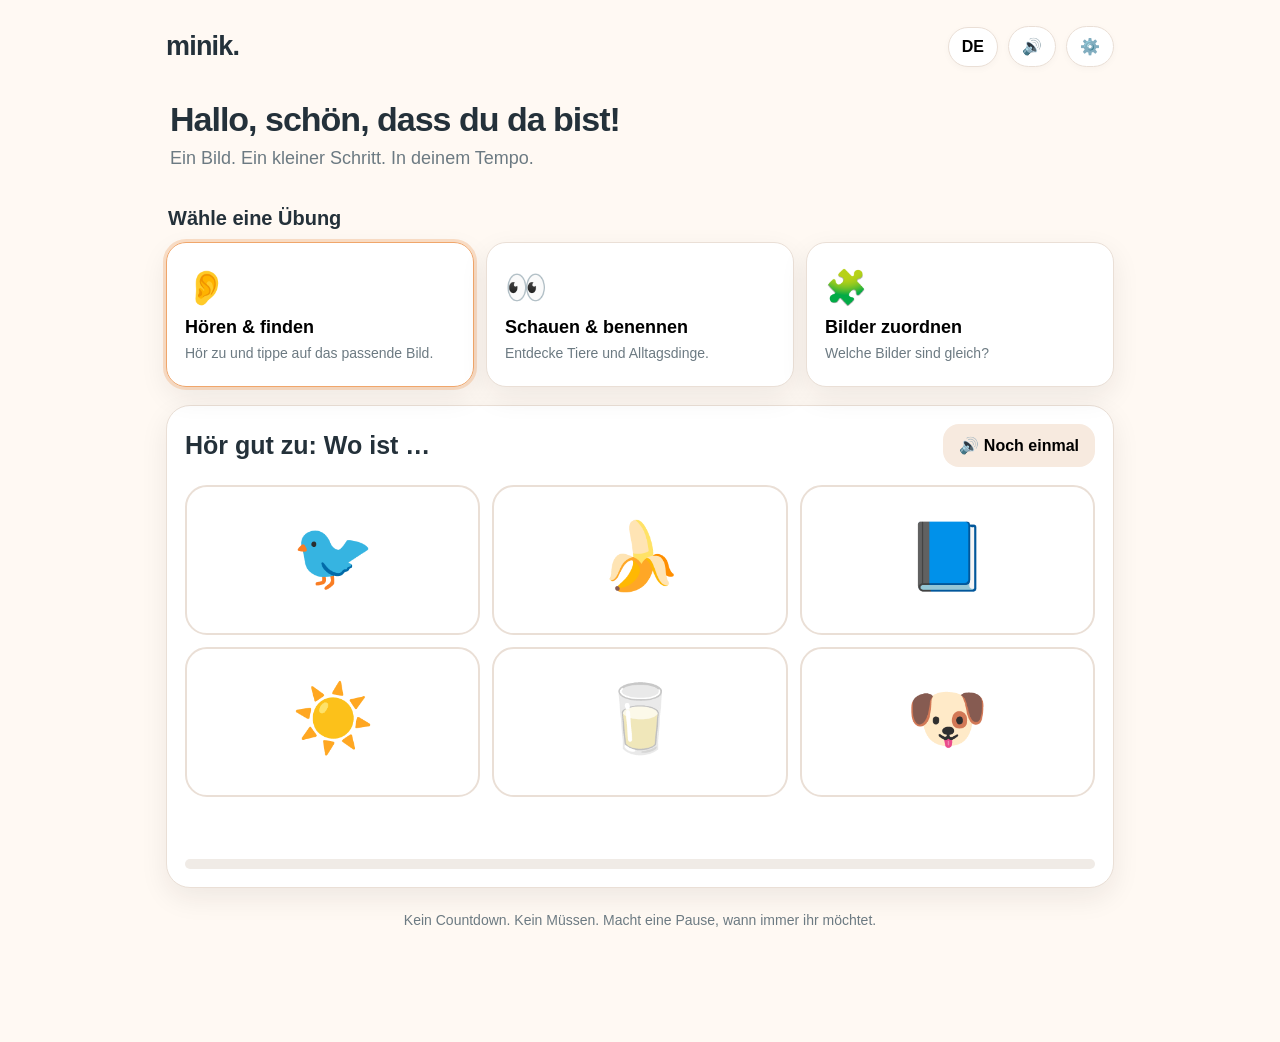
==== index.html @ a4c62ca6 "Add files via upload" ====
<!doctype html>
<html lang="de">
<head>
<meta charset="utf-8">
<meta name="viewport" content="width=device-width,initial-scale=1,viewport-fit=cover">
<meta name="theme-color" content="#fff9f3">
<title>MINIK · Gemeinsam lernen</title>
<style>
:root{
  --bg:#fff9f3;
  --card:#ffffff;
  --ink:#24313a;
  --muted:#6c7a82;
  --accent:#f0a66b;
  --accent2:#88b7a8;
  --soft:#f7eadf;
  --ok:#5fa47b;
  --line:#eadfd6;
  --shadow:0 10px 28px rgba(41,31,24,.08);
}
*{box-sizing:border-box}
html,body{margin:0;min-height:100%;background:var(--bg);color:var(--ink);font-family:-apple-system,BlinkMacSystemFont,"Segoe UI",Roboto,Arial,sans-serif}
button,input,select{font:inherit}
button{cursor:pointer}
.app{max-width:980px;margin:auto;padding:16px 16px 90px}
.topbar{display:flex;align-items:center;gap:10px;position:sticky;top:0;background:rgba(255,249,243,.94);backdrop-filter:blur(12px);z-index:5;padding:10px 0}
.brand{font-size:27px;font-weight:900;letter-spacing:-.8px;margin-right:auto}
.pill{border:1px solid var(--line);background:#fff;border-radius:999px;padding:10px 13px;font-weight:800;box-shadow:0 2px 7px #00000008}
.hero{padding:24px 4px 12px}
.hero h1{font-size:34px;line-height:1.08;margin:0 0 10px;letter-spacing:-1px}
.hero p{color:var(--muted);font-size:18px;margin:0}
.section-title{font-size:20px;font-weight:900;margin:26px 2px 12px}
.mode-grid{display:grid;grid-template-columns:repeat(3,1fr);gap:12px}
.mode{border:1px solid var(--line);background:var(--card);border-radius:20px;padding:18px;text-align:left;min-height:145px;box-shadow:var(--shadow)}
.mode.active{outline:3px solid #f0a66b55;border-color:var(--accent)}
.mode .icon{font-size:34px}
.mode strong{display:block;font-size:18px;margin:10px 0 6px}
.mode span{color:var(--muted);font-size:14px}
.panel{margin-top:18px;background:var(--card);border:1px solid var(--line);border-radius:24px;padding:18px;box-shadow:var(--shadow)}
.taskbar{display:flex;gap:12px;align-items:center;flex-wrap:wrap}
.prompt{font-size:25px;font-weight:900;flex:1;min-width:220px}
.speak{border:0;background:var(--soft);border-radius:16px;padding:12px 16px;font-weight:900}
.cards{display:grid;grid-template-columns:repeat(3,1fr);gap:12px;margin-top:18px}
.card{min-height:150px;border:2px solid var(--line);border-radius:22px;background:#fff;display:flex;flex-direction:column;align-items:center;justify-content:center;gap:8px;transition:.12s transform,.12s border-color,.12s background}
.card:active{transform:scale(.97)}
.card.good{border-color:var(--ok);background:#eef9f2}
.card.bad{border-color:#e9c4bd;background:#fff6f4}
.emoji{font-size:66px;line-height:1}
.label{font-size:18px;font-weight:900;text-align:center}
.status{min-height:34px;margin-top:14px;font-size:18px;font-weight:900;text-align:center}
.progress-wrap{margin-top:14px;height:10px;background:#f0ebe6;border-radius:99px;overflow:hidden}
.progress{height:100%;width:0;background:var(--accent2);transition:.2s width}
.footer-note{color:var(--muted);text-align:center;margin:24px 10px;font-size:14px}
.modal{display:none;position:fixed;inset:0;background:#0005;z-index:20;align-items:flex-end;justify-content:center}
.modal.show{display:flex}
.sheet{background:#fff;width:min(720px,100%);border-radius:26px 26px 0 0;padding:20px;max-height:85vh;overflow:auto}
.sheet h2{margin:0 0 16px}
.row{display:flex;justify-content:space-between;gap:16px;align-items:center;padding:14px 0;border-bottom:1px solid var(--line)}
.row label{font-weight:850}
.row small{display:block;color:var(--muted);font-weight:500;margin-top:3px}
select,.toggleBtn{border:1px solid var(--line);border-radius:14px;padding:10px;background:#fff;font-weight:800}
.primary{width:100%;margin-top:18px;border:0;background:var(--accent);color:#3c2b20;border-radius:16px;padding:14px;font-weight:900}
.hidden{display:none!important}
@media(max-width:700px){
  .mode-grid{grid-template-columns:1fr}
  .mode{min-height:auto}
  .cards{grid-template-columns:repeat(2,1fr)}
  .card{min-height:140px}
  .hero h1{font-size:30px}
}
</style>
</head>
<body>
<div class="app">
  <div class="topbar">
    <div class="brand">minik.</div>
    <button class="pill" id="langBtn">DE</button>
    <button class="pill" id="soundBtn">🔊</button>
    <button class="pill" id="parentBtn">⚙️</button>
  </div>

  <section class="hero">
    <h1 id="hello"></h1>
    <p id="subtitle"></p>
  </section>

  <div class="section-title" id="chooseTitle"></div>
  <div class="mode-grid">
    <button class="mode active" data-mode="listen">
      <div class="icon">👂</div><strong data-i18n="listenTitle"></strong><span data-i18n="listenDesc"></span>
    </button>
    <button class="mode" data-mode="name">
      <div class="icon">👀</div><strong data-i18n="nameTitle"></strong><span data-i18n="nameDesc"></span>
    </button>
    <button class="mode" data-mode="match">
      <div class="icon">🧩</div><strong data-i18n="matchTitle"></strong><span data-i18n="matchDesc"></span>
    </button>
  </div>

  <section class="panel">
    <div class="taskbar">
      <div class="prompt" id="prompt"></div>
      <button class="speak" id="speakBtn">🔊 <span id="againText"></span></button>
    </div>
    <div class="cards" id="cards"></div>
    <div class="status" id="status"></div>
    <div class="progress-wrap"><div class="progress" id="progress"></div></div>
  </section>

  <div class="footer-note" id="footerNote"></div>
</div>

<div class="modal" id="parentModal">
  <div class="sheet">
    <h2 id="parentTitle"></h2>
    <div class="row">
      <div><label id="langLabel"></label><small id="langHelp"></small></div>
      <select id="langSelect"><option value="de">Deutsch</option><option value="tr">Türkçe</option></select>
    </div>
    <div class="row">
      <div><label id="soundLabel"></label><small id="soundHelp"></small></div>
      <button class="toggleBtn" id="soundToggle"></button>
    </div>
    <div class="row">
      <div><label id="countLabel"></label><small id="countHelp"></small></div>
      <select id="countSelect"><option value="4">4</option><option value="6">6</option></select>
    </div>
    <div class="row">
      <div><label id="resetLabel"></label><small id="resetHelp"></small></div>
      <button class="toggleBtn" id="resetBtn">↻</button>
    </div>
    <button class="primary" id="closeParent"></button>
  </div>
</div>

<script>
const T = {
  de:{
    hello:"Hallo, schön, dass du da bist!",
    subtitle:"Ein Bild. Ein kleiner Schritt. In deinem Tempo.",
    chooseTitle:"Wähle eine Übung",
    listenTitle:"Hören & finden", listenDesc:"Hör zu und tippe auf das passende Bild.",
    nameTitle:"Schauen & benennen", nameDesc:"Entdecke Tiere und Alltagsdinge.",
    matchTitle:"Bilder zuordnen", matchDesc:"Welche Bilder sind gleich?",
    listenPrompt:"Hör gut zu: Wo ist",
    namePrompt:"Tippe auf",
    matchPrompt:"Finde das gleiche Bild:",
    again:"Noch einmal",
    yes:"Ja!", no:"Nein",
    round:"Runde", footer:"Kein Countdown. Kein Müssen. Macht eine Pause, wann immer ihr möchtet.",
    parent:"Für Eltern", language:"Sprache", languageHelp:"Sprache der App und der Stimme.",
    sound:"Ton", soundHelp:"Sprachausgabe an- oder ausschalten.",
    count:"Bilder pro Runde", countHelp:"Weniger Bilder können den Einstieg erleichtern.",
    reset:"Fortschritt zurücksetzen", resetHelp:"Setzt die gespeicherten Übungsrunden auf null.",
    close:"Fertig", on:"An", off:"Aus", resetDone:"Fortschritt zurückgesetzt."
  },
  tr:{
    hello:"Merhaba, burada olman çok güzel!",
    subtitle:"Bir resim. Küçük bir adım. Kendi hızında.",
    chooseTitle:"Bir etkinlik seç",
    listenTitle:"Dinle ve bul", listenDesc:"Dinle ve doğru resme dokun.",
    nameTitle:"Bak ve tanı", nameDesc:"Hayvanları ve günlük nesneleri keşfet.",
    matchTitle:"Eşleştir", matchDesc:"Hangi resimler aynı?",
    listenPrompt:"İyi dinle: Hangisi",
    namePrompt:"Dokun:",
    matchPrompt:"Aynı resmi bul:",
    again:"Tekrar dinle",
    yes:"Evet!", no:"Hayır",
    round:"Tur", footer:"Geri sayım yok. Zorlama yok. İstediğiniz zaman mola verebilirsiniz.",
    parent:"Ebeveynler için", language:"Dil", languageHelp:"Uygulama ve konuşma dili.",
    sound:"Ses", soundHelp:"Sesli anlatımı aç veya kapat.",
    count:"Tur başına resim", countHelp:"Daha az resim başlangıcı kolaylaştırabilir.",
    reset:"İlerlemeyi sıfırla", resetHelp:"Kaydedilen tur sayısını sıfırlar.",
    close:"Tamam", on:"Açık", off:"Kapalı", resetDone:"İlerleme sıfırlandı."
  }
};

const ITEMS = [
  {id:"cat",cat:"animals",emoji:"🐱",de:"Katze",tr:"Kedi"},
  {id:"dog",cat:"animals",emoji:"🐶",de:"Hund",tr:"Köpek"},
  {id:"bird",cat:"animals",emoji:"🐦",de:"Vogel",tr:"Kuş"},
  {id:"fish",cat:"animals",emoji:"🐟",de:"Fisch",tr:"Balık"},
  {id:"lion",cat:"animals",emoji:"🦁",de:"Löwe",tr:"Aslan"},
  {id:"rabbit",cat:"animals",emoji:"🐰",de:"Hase",tr:"Tavşan"},
  {id:"apple",cat:"food",emoji:"🍎",de:"Apfel",tr:"Elma"},
  {id:"banana",cat:"food",emoji:"🍌",de:"Banane",tr:"Muz"},
  {id:"bread",cat:"food",emoji:"🍞",de:"Brot",tr:"Ekmek"},
  {id:"milk",cat:"food",emoji:"🥛",de:"Milch",tr:"Süt"},
  {id:"car",cat:"vehicles",emoji:"🚗",de:"Auto",tr:"Araba"},
  {id:"bus",cat:"vehicles",emoji:"🚌",de:"Bus",tr:"Otobüs"},
  {id:"train",cat:"vehicles",emoji:"🚆",de:"Zug",tr:"Tren"},
  {id:"ball",cat:"things",emoji:"⚽️",de:"Ball",tr:"Top"},
  {id:"book",cat:"things",emoji:"📘",de:"Buch",tr:"Kitap"},
  {id:"shoe",cat:"things",emoji:"👟",de:"Schuh",tr:"Ayakkabı"},
  {id:"house",cat:"things",emoji:"🏠",de:"Haus",tr:"Ev"},
  {id:"sun",cat:"nature",emoji:"☀️",de:"Sonne",tr:"Güneş"}
];

let state = {
  lang: localStorage.getItem("minik.lang") || "de",
  sound: localStorage.getItem("minik.sound") !== "0",
  count: Number(localStorage.getItem("minik.count") || 6),
  rounds: Number(localStorage.getItem("minik.rounds") || 0),
  mode:"listen",
  target:null,
  choices:[],
  locked:false,
  lastTarget:null
};

function tx(k){ return T[state.lang][k] || k; }
function itemLabel(item){ return item[state.lang]; }
function save(){
  localStorage.setItem("minik.lang",state.lang);
  localStorage.setItem("minik.sound",state.sound ? "1":"0");
  localStorage.setItem("minik.count",String(state.count));
  localStorage.setItem("minik.rounds",String(state.rounds));
}
function shuffle(a){ return [...a].sort(()=>Math.random()-.5); }

function stopSpeech(){
  if("speechSynthesis" in window) window.speechSynthesis.cancel();
}
function bestVoice(lang){
  if(!("speechSynthesis" in window)) return null;
  const locale = lang==="tr" ? "tr-TR":"de-DE";
  const base = lang==="tr" ? "tr":"de";
  const vs = speechSynthesis.getVoices();
  const matches = vs.filter(v => (v.lang||"").toLowerCase().startsWith(base));
  // Prefer Apple/Siri/Premium/Enhanced/Google voices when the platform exposes them.
  const scored = matches.map(v=>{
    const n=(v.name||"").toLowerCase();
    let s=0;
    if((v.lang||"").toLowerCase()===locale.toLowerCase()) s+=10;
    if(/siri|premium|enhanced|natural|google|microsoft/.test(n)) s+=8;
    if(v.localService) s+=2;
    return {v,s};
  }).sort((a,b)=>b.s-a.s);
  return scored[0]?.v || matches[0] || null;
}
function speak(text){
  if(!state.sound || !text || !("speechSynthesis" in window)) return;
  stopSpeech();
  const u = new SpeechSynthesisUtterance(text);
  u.lang = state.lang==="tr" ? "tr-TR":"de-DE";
  const v=bestVoice(state.lang); if(v) u.voice=v;
  u.rate = .88;
  u.pitch = 1.0;
  u.volume = 1.0;
  speechSynthesis.speak(u);
}
speechSynthesis?.addEventListener?.("voiceschanged",()=>{});

function newRound(){
  stopSpeech();
  state.locked=false;
  let pool=ITEMS.filter(x=>x.id!==state.lastTarget);
  const target=shuffle(pool)[0];
  state.target=target; state.lastTarget=target.id;
  const others=shuffle(ITEMS.filter(x=>x.id!==target.id)).slice(0,state.count-1);
  state.choices=shuffle([target,...others]);
  renderTask();
  setTimeout(()=> {
    if(state.mode==="listen") speak(itemLabel(target));
  },180);
}

function renderTask(){
  const target=state.target;
  const prompt=document.getElementById("prompt");
  if(state.mode==="listen") prompt.textContent=tx("listenPrompt")+" …";
  if(state.mode==="name") prompt.textContent=tx("namePrompt")+" "+itemLabel(target);
  if(state.mode==="match") prompt.textContent=tx("matchPrompt")+" "+target.emoji;

  const cards=document.getElementById("cards");
  cards.innerHTML="";
  state.choices.forEach(it=>{
    const b=document.createElement("button");
    b.className="card";
    b.dataset.id=it.id;
    b.innerHTML=`<div class="emoji">${it.emoji}</div><div class="label">${state.mode==="listen" ? "" : itemLabel(it)}</div>`;
    b.onclick=()=>choose(it,b);
    cards.appendChild(b);
  });
  document.getElementById("status").textContent="";
  document.getElementById("progress").style.width=((state.rounds%10)*10)+"%";
}

function choose(it,button){
  if(state.locked) return;
  state.locked=true;
  const ok=it.id===state.target.id;
  const status=document.getElementById("status");
  if(ok){
    button.classList.add("good");
    status.textContent=tx("yes")+" "+itemLabel(state.target);
    speak(tx("yes")+" "+itemLabel(state.target));
    state.rounds++; save();
    document.getElementById("progress").style.width=((state.rounds%10)*10)+"%";
    setTimeout(newRound,1100);
  }else{
    button.classList.add("bad");
    status.textContent=tx("no");
    // IMPORTANT: Turkish wrong-answer feedback is exactly "Hayır".
    speak(tx("no"));
    setTimeout(()=>{
      button.classList.remove("bad");
      state.locked=false;
      status.textContent="";
    },700);
  }
}

function applyText(){
  document.documentElement.lang=state.lang;
  document.getElementById("hello").textContent=tx("hello");
  document.getElementById("subtitle").textContent=tx("subtitle");
  document.getElementById("chooseTitle").textContent=tx("chooseTitle");
  document.getElementById("againText").textContent=tx("again");
  document.getElementById("footerNote").textContent=tx("footer");
  document.getElementById("parentTitle").textContent=tx("parent");
  document.getElementById("langLabel").textContent=tx("language");
  document.getElementById("langHelp").textContent=tx("languageHelp");
  document.getElementById("soundLabel").textContent=tx("sound");
  document.getElementById("soundHelp").textContent=tx("soundHelp");
  document.getElementById("countLabel").textContent=tx("count");
  document.getElementById("countHelp").textContent=tx("countHelp");
  document.getElementById("resetLabel").textContent=tx("reset");
  document.getElementById("resetHelp").textContent=tx("resetHelp");
  document.getElementById("closeParent").textContent=tx("close");
  document.querySelectorAll("[data-i18n]").forEach(el=>el.textContent=tx(el.dataset.i18n));
  document.getElementById("langBtn").textContent=state.lang==="de"?"DE":"TR";
  document.getElementById("soundBtn").textContent=state.sound?"🔊":"🔇";
  document.getElementById("langSelect").value=state.lang;
  document.getElementById("countSelect").value=String(state.count);
  document.getElementById("soundToggle").textContent=state.sound?tx("on"):tx("off");
  if(state.target) renderTask();
}

document.querySelectorAll(".mode").forEach(b=>b.onclick=()=>{
  document.querySelectorAll(".mode").forEach(x=>x.classList.remove("active"));
  b.classList.add("active"); state.mode=b.dataset.mode; newRound();
});
document.getElementById("langBtn").onclick=()=>{
  state.lang=state.lang==="de"?"tr":"de"; save(); stopSpeech(); applyText(); newRound();
};
document.getElementById("soundBtn").onclick=()=>{
  state.sound=!state.sound; if(!state.sound) stopSpeech(); save(); applyText();
};
document.getElementById("speakBtn").onclick=()=>{
  if(!state.target) return;
  if(state.mode==="listen") speak(itemLabel(state.target));
  else speak(itemLabel(state.target));
};
const modal=document.getElementById("parentModal");
document.getElementById("parentBtn").onclick=()=>modal.classList.add("show");
document.getElementById("closeParent").onclick=()=>modal.classList.remove("show");
modal.onclick=e=>{ if(e.target===modal) modal.classList.remove("show"); };
document.getElementById("langSelect").onchange=e=>{
  state.lang=e.target.value; save(); stopSpeech(); applyText(); newRound();
};
document.getElementById("soundToggle").onclick=()=>{
  state.sound=!state.sound; if(!state.sound) stopSpeech(); save(); applyText();
};
document.getElementById("countSelect").onchange=e=>{
  state.count=Number(e.target.value); save(); newRound();
};
document.getElementById("resetBtn").onclick=()=>{
  state.rounds=0; save(); document.getElementById("status").textContent=tx("resetDone");
  document.getElementById("progress").style.width="0";
};

applyText();
newRound();
</script>
</body>
</html>
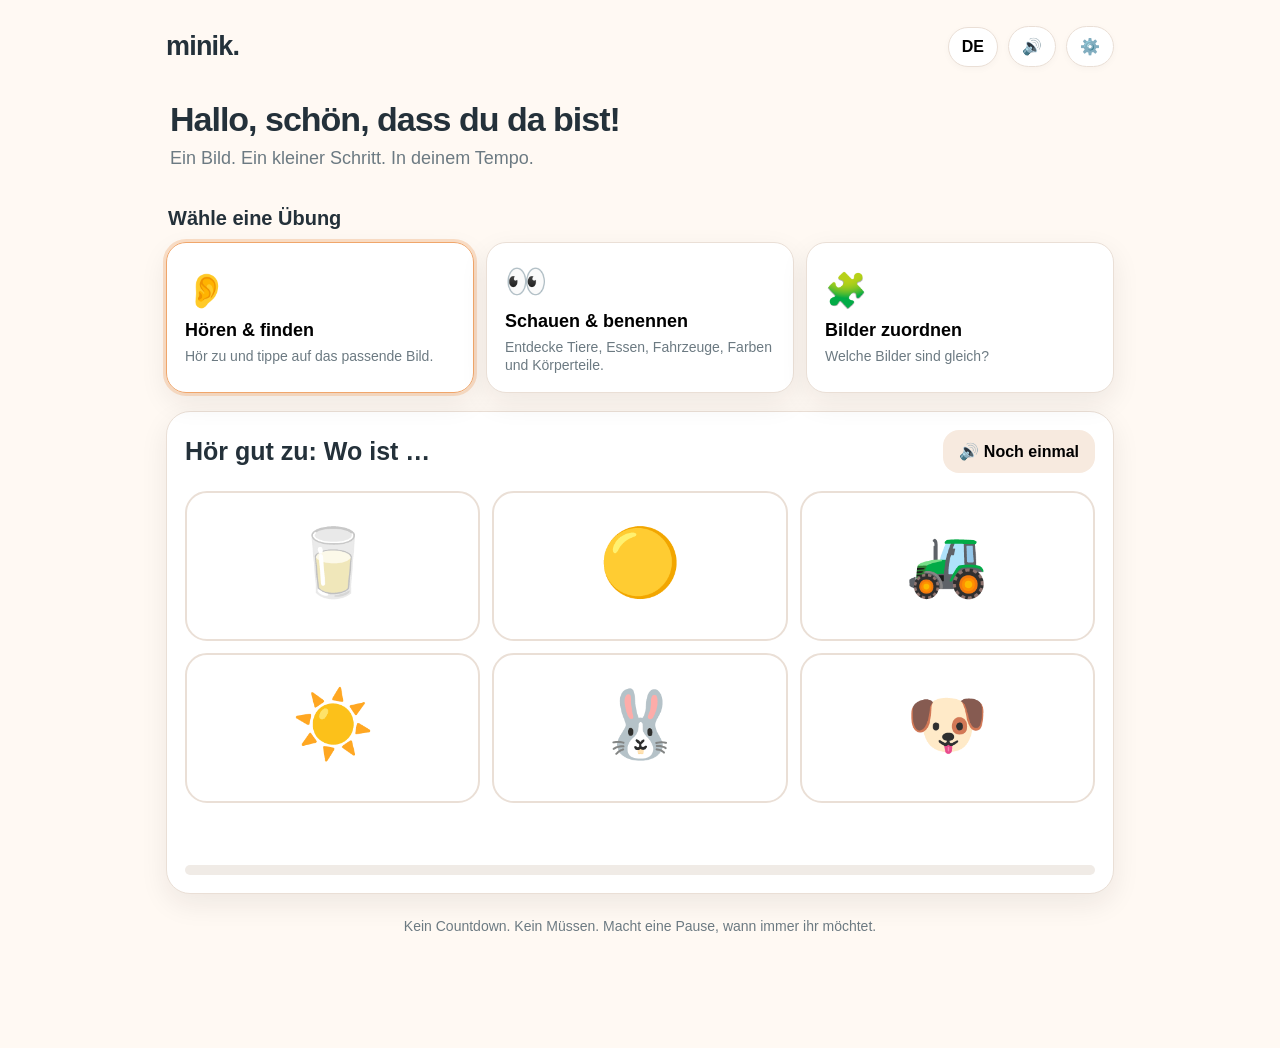
==== commit 7c444c84: "Improve speech and expand learning items Co-authored-by: ahmetgdc-glitch <326961346+ahmetgdc-glitch@" ====
--- a/index.html
+++ b/index.html
@@ -140,7 +140,7 @@
     subtitle:"Ein Bild. Ein kleiner Schritt. In deinem Tempo.",
     chooseTitle:"Wähle eine Übung",
     listenTitle:"Hören & finden", listenDesc:"Hör zu und tippe auf das passende Bild.",
-    nameTitle:"Schauen & benennen", nameDesc:"Entdecke Tiere und Alltagsdinge.",
+    nameTitle:"Schauen & benennen", nameDesc:"Entdecke Tiere, Essen, Fahrzeuge, Farben und Körperteile.",
     matchTitle:"Bilder zuordnen", matchDesc:"Welche Bilder sind gleich?",
     listenPrompt:"Hör gut zu: Wo ist",
     namePrompt:"Tippe auf",
@@ -159,7 +159,7 @@
     subtitle:"Bir resim. Küçük bir adım. Kendi hızında.",
     chooseTitle:"Bir etkinlik seç",
     listenTitle:"Dinle ve bul", listenDesc:"Dinle ve doğru resme dokun.",
-    nameTitle:"Bak ve tanı", nameDesc:"Hayvanları ve günlük nesneleri keşfet.",
+    nameTitle:"Bak ve tanı", nameDesc:"Hayvanları, yiyecekleri, araçları, renkleri ve vücut bölümlerini keşfet.",
     matchTitle:"Eşleştir", matchDesc:"Hangi resimler aynı?",
     listenPrompt:"İyi dinle: Hangisi",
     namePrompt:"Dokun:",
@@ -182,19 +182,50 @@
   {id:"fish",cat:"animals",emoji:"🐟",de:"Fisch",tr:"Balık"},
   {id:"lion",cat:"animals",emoji:"🦁",de:"Löwe",tr:"Aslan"},
   {id:"rabbit",cat:"animals",emoji:"🐰",de:"Hase",tr:"Tavşan"},
+  {id:"cow",cat:"animals",emoji:"🐮",de:"Kuh",tr:"İnek"},
+  {id:"horse",cat:"animals",emoji:"🐴",de:"Pferd",tr:"At"},
+  {id:"frog",cat:"animals",emoji:"🐸",de:"Frosch",tr:"Kurbağa"},
+  {id:"bear",cat:"animals",emoji:"🐻",de:"Bär",tr:"Ayı"},
   {id:"apple",cat:"food",emoji:"🍎",de:"Apfel",tr:"Elma"},
   {id:"banana",cat:"food",emoji:"🍌",de:"Banane",tr:"Muz"},
   {id:"bread",cat:"food",emoji:"🍞",de:"Brot",tr:"Ekmek"},
   {id:"milk",cat:"food",emoji:"🥛",de:"Milch",tr:"Süt"},
+  {id:"pear",cat:"food",emoji:"🍐",de:"Birne",tr:"Armut"},
+  {id:"strawberry",cat:"food",emoji:"🍓",de:"Erdbeere",tr:"Çilek"},
+  {id:"carrot",cat:"food",emoji:"🥕",de:"Karotte",tr:"Havuç"},
+  {id:"cheese",cat:"food",emoji:"🧀",de:"Käse",tr:"Peynir"},
+  {id:"egg",cat:"food",emoji:"🥚",de:"Ei",tr:"Yumurta"},
   {id:"car",cat:"vehicles",emoji:"🚗",de:"Auto",tr:"Araba"},
   {id:"bus",cat:"vehicles",emoji:"🚌",de:"Bus",tr:"Otobüs"},
   {id:"train",cat:"vehicles",emoji:"🚆",de:"Zug",tr:"Tren"},
+  {id:"bike",cat:"vehicles",emoji:"🚲",de:"Fahrrad",tr:"Bisiklet"},
+  {id:"plane",cat:"vehicles",emoji:"✈️",de:"Flugzeug",tr:"Uçak"},
+  {id:"ship",cat:"vehicles",emoji:"🚢",de:"Schiff",tr:"Gemi"},
+  {id:"tractor",cat:"vehicles",emoji:"🚜",de:"Traktor",tr:"Traktör"},
   {id:"ball",cat:"things",emoji:"⚽️",de:"Ball",tr:"Top"},
   {id:"book",cat:"things",emoji:"📘",de:"Buch",tr:"Kitap"},
   {id:"shoe",cat:"things",emoji:"👟",de:"Schuh",tr:"Ayakkabı"},
   {id:"house",cat:"things",emoji:"🏠",de:"Haus",tr:"Ev"},
-  {id:"sun",cat:"nature",emoji:"☀️",de:"Sonne",tr:"Güneş"}
+  {id:"sun",cat:"nature",emoji:"☀️",de:"Sonne",tr:"Güneş"},
+  {id:"red",cat:"colors",emoji:"🔴",de:"Rot",tr:"Kırmızı"},
+  {id:"blue",cat:"colors",emoji:"🔵",de:"Blau",tr:"Mavi"},
+  {id:"green",cat:"colors",emoji:"🟢",de:"Grün",tr:"Yeşil"},
+  {id:"yellow",cat:"colors",emoji:"🟡",de:"Gelb",tr:"Sarı"},
+  {id:"orange",cat:"colors",emoji:"🟠",de:"Orange",tr:"Turuncu"},
+  {id:"purple",cat:"colors",emoji:"🟣",de:"Lila",tr:"Mor"},
+  {id:"eyes",cat:"body",emoji:"👀",de:"Augen",tr:"Gözler"},
+  {id:"nose",cat:"body",emoji:"👃",de:"Nase",tr:"Burun"},
+  {id:"mouth",cat:"body",emoji:"👄",de:"Mund",tr:"Ağız"},
+  {id:"ear",cat:"body",emoji:"👂",de:"Ohr",tr:"Kulak"},
+  {id:"hand",cat:"body",emoji:"✋",de:"Hand",tr:"El"},
+  {id:"foot",cat:"body",emoji:"🦶",de:"Fuß",tr:"Ayak"}
 ];
+
+const SPEAK_COOLDOWN_MS = 450;
+const TAP_COOLDOWN_MS = 250;
+const NEXT_ROUND_DELAY_MS = 1100;
+const RETRY_UNLOCK_DELAY_MS = 700;
+const AUTO_SPEAK_DELAY_MS = 180;
 
 let state = {
   lang: localStorage.getItem("minik.lang") || "de",
@@ -205,7 +236,8 @@
   target:null,
   choices:[],
   locked:false,
-  lastTarget:null
+  lastTarget:null,
+  taps:{}
 };
 
 function tx(k){ return T[state.lang][k] || k; }
@@ -218,8 +250,25 @@
 }
 function shuffle(a){ return [...a].sort(()=>Math.random()-.5); }
 
+const speechState = { token:0, lastAt:0, fallbackTimer:null };
+
+function clearSpeechFallback(){
+  if(speechState.fallbackTimer){
+    clearTimeout(speechState.fallbackTimer);
+    speechState.fallbackTimer=null;
+  }
+}
 function stopSpeech(){
+  clearSpeechFallback();
+  speechState.token+=1;
   if("speechSynthesis" in window) window.speechSynthesis.cancel();
+}
+function tapLocked(key,delay){
+  const now=Date.now();
+  const last=state.taps[key]||0;
+  if(now-last<delay) return true;
+  state.taps[key]=now;
+  return false;
 }
 function bestVoice(lang){
   if(!("speechSynthesis" in window)) return null;
@@ -238,18 +287,35 @@
   }).sort((a,b)=>b.s-a.s);
   return scored[0]?.v || matches[0] || null;
 }
-function speak(text){
+function speak(text,options={}){
   if(!state.sound || !text || !("speechSynthesis" in window)) return;
+  const {force=false}=options;
+  const now=Date.now();
+  if(!force && now-speechState.lastAt<SPEAK_COOLDOWN_MS) return;
   stopSpeech();
+  speechState.lastAt=now;
+  const token=speechState.token;
   const u = new SpeechSynthesisUtterance(text);
   u.lang = state.lang==="tr" ? "tr-TR":"de-DE";
   const v=bestVoice(state.lang); if(v) u.voice=v;
   u.rate = .88;
   u.pitch = 1.0;
   u.volume = 1.0;
+  u.onend=()=>{ if(token===speechState.token) clearSpeechFallback(); };
+  u.onerror=()=>{ if(token===speechState.token) clearSpeechFallback(); };
+  speechState.fallbackTimer=setTimeout(()=>{
+    if(token===speechState.token) clearSpeechFallback();
+  },Math.max(900,text.length*140));
   speechSynthesis.speak(u);
 }
 speechSynthesis?.addEventListener?.("voiceschanged",()=>{});
+
+function successSpeech(item){
+  return `${tx("yes")} ${itemLabel(item)}`;
+}
+function failureSpeech(){
+  return tx("no");
+}
 
 function newRound(){
   stopSpeech();
@@ -261,8 +327,8 @@
   state.choices=shuffle([target,...others]);
   renderTask();
   setTimeout(()=> {
-    if(state.mode==="listen") speak(itemLabel(target));
-  },180);
+    if(state.mode==="listen") speak(itemLabel(target),{force:true});
+  },AUTO_SPEAK_DELAY_MS);
 }
 
 function renderTask(){
@@ -287,27 +353,26 @@
 }
 
 function choose(it,button){
-  if(state.locked) return;
+  if(state.locked || tapLocked("choice",TAP_COOLDOWN_MS)) return;
   state.locked=true;
   const ok=it.id===state.target.id;
   const status=document.getElementById("status");
   if(ok){
     button.classList.add("good");
-    status.textContent=tx("yes")+" "+itemLabel(state.target);
-    speak(tx("yes")+" "+itemLabel(state.target));
+    status.textContent=successSpeech(state.target);
+    speak(successSpeech(state.target),{force:true});
     state.rounds++; save();
     document.getElementById("progress").style.width=((state.rounds%10)*10)+"%";
-    setTimeout(newRound,1100);
+    setTimeout(newRound,NEXT_ROUND_DELAY_MS);
   }else{
     button.classList.add("bad");
     status.textContent=tx("no");
-    // IMPORTANT: Turkish wrong-answer feedback is exactly "Hayır".
-    speak(tx("no"));
+    speak(failureSpeech(),{force:true});
     setTimeout(()=>{
       button.classList.remove("bad");
       state.locked=false;
       status.textContent="";
-    },700);
+    },RETRY_UNLOCK_DELAY_MS);
   }
 }
 
@@ -348,9 +413,8 @@
   state.sound=!state.sound; if(!state.sound) stopSpeech(); save(); applyText();
 };
 document.getElementById("speakBtn").onclick=()=>{
-  if(!state.target) return;
-  if(state.mode==="listen") speak(itemLabel(state.target));
-  else speak(itemLabel(state.target));
+  if(!state.target || tapLocked("repeat",SPEAK_COOLDOWN_MS)) return;
+  speak(itemLabel(state.target),{force:true});
 };
 const modal=document.getElementById("parentModal");
 document.getElementById("parentBtn").onclick=()=>modal.classList.add("show");
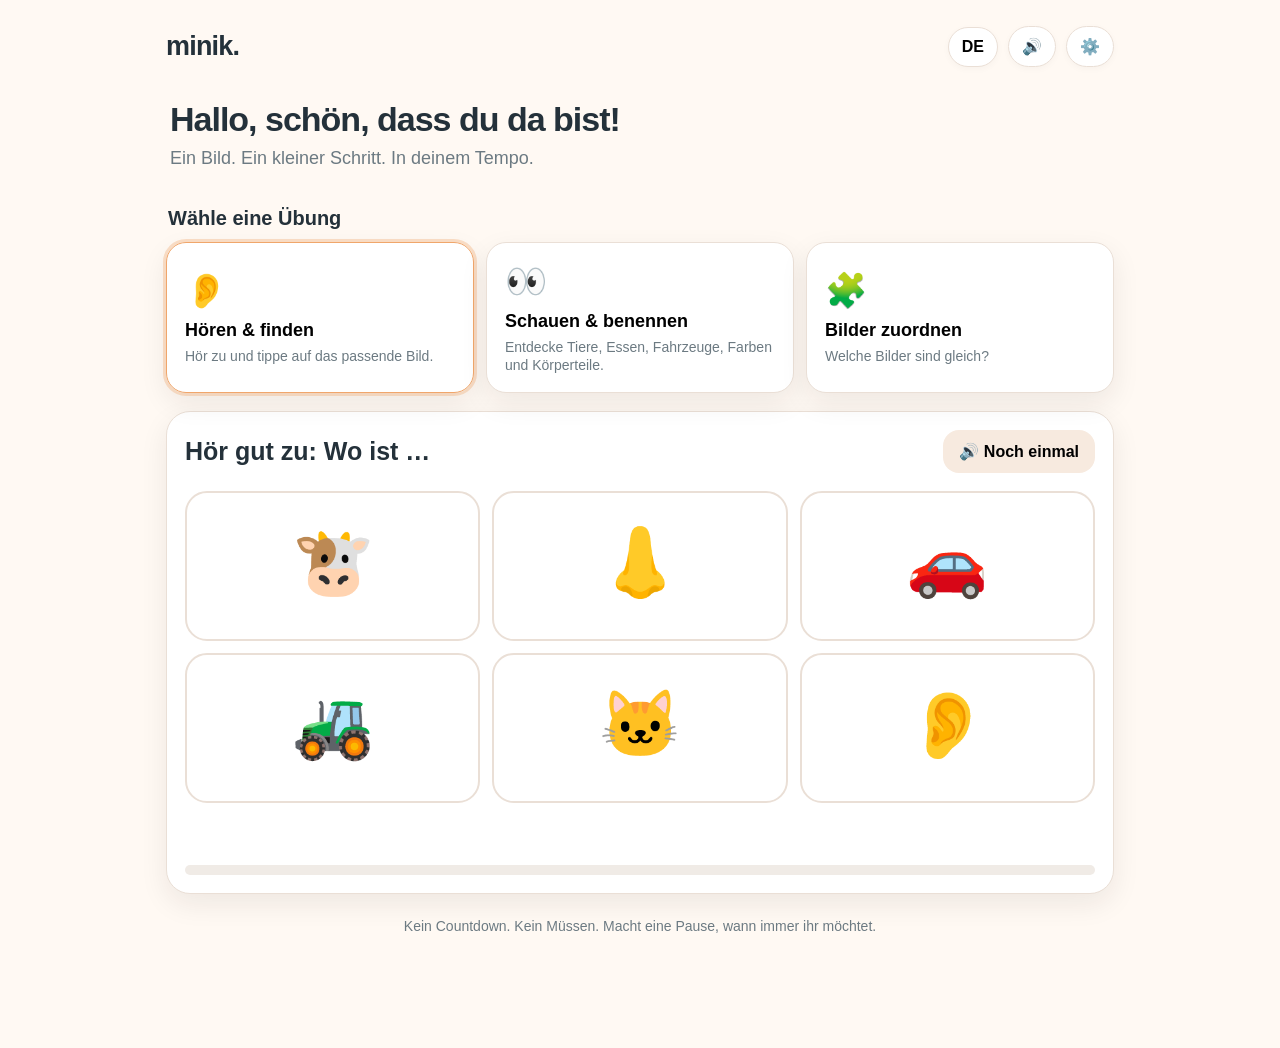
==== commit 277914d7: "Harden speech setup access Co-authored-by: ahmetgdc-glitch <326961346+ahmetgdc-glitch@users.noreply." ====
--- a/index.html
+++ b/index.html
@@ -308,7 +308,7 @@
   },Math.max(900,text.length*140));
   speechSynthesis.speak(u);
 }
-speechSynthesis?.addEventListener?.("voiceschanged",()=>{});
+window.speechSynthesis?.addEventListener?.("voiceschanged",()=>{});
 
 function successSpeech(item){
   return `${tx("yes")} ${itemLabel(item)}`;
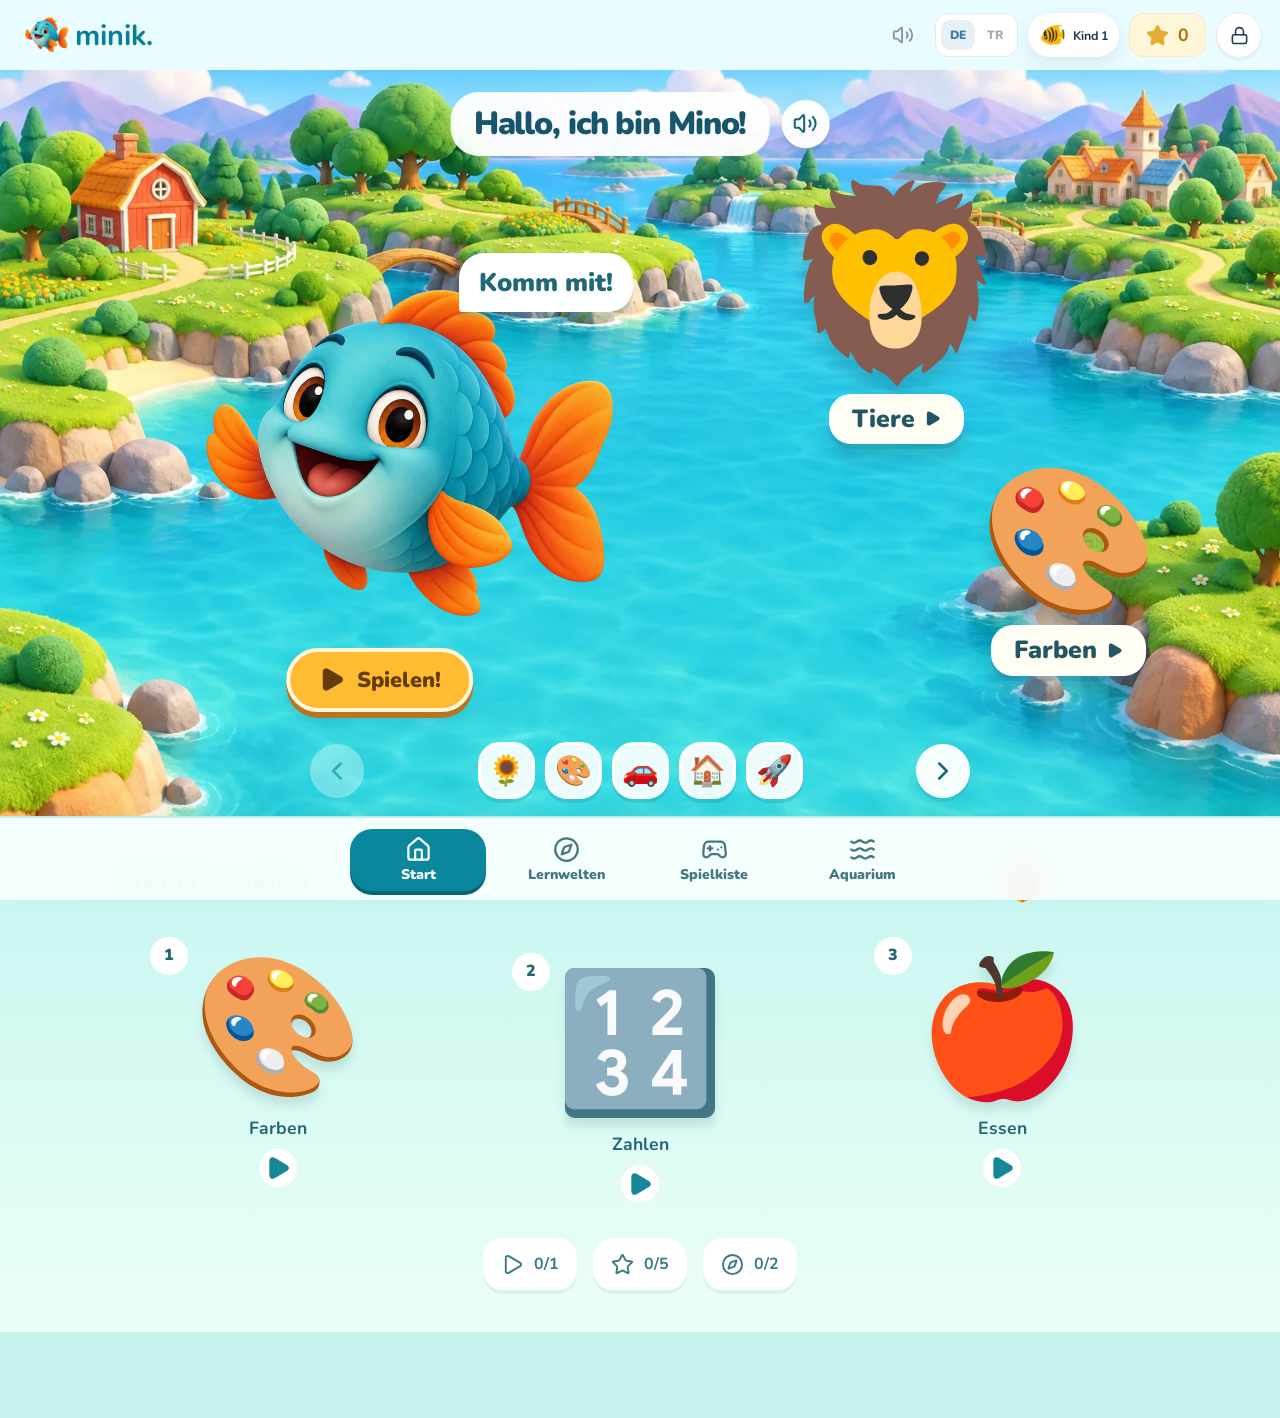
==== commit b5d757d0: "Publish exact MINIK build [skip ci]" ====
--- a/index.html
+++ b/index.html
@@ -1,441 +1,13 @@
 <!doctype html>
 <html lang="de">
 <head>
-<meta charset="utf-8">
-<meta name="viewport" content="width=device-width,initial-scale=1,viewport-fit=cover">
-<meta name="theme-color" content="#fff9f3">
-<title>MINIK · Gemeinsam lernen</title>
-<style>
-:root{
-  --bg:#fff9f3;
-  --card:#ffffff;
-  --ink:#24313a;
-  --muted:#6c7a82;
-  --accent:#f0a66b;
-  --accent2:#88b7a8;
-  --soft:#f7eadf;
-  --ok:#5fa47b;
-  --line:#eadfd6;
-  --shadow:0 10px 28px rgba(41,31,24,.08);
-}
-*{box-sizing:border-box}
-html,body{margin:0;min-height:100%;background:var(--bg);color:var(--ink);font-family:-apple-system,BlinkMacSystemFont,"Segoe UI",Roboto,Arial,sans-serif}
-button,input,select{font:inherit}
-button{cursor:pointer}
-.app{max-width:980px;margin:auto;padding:16px 16px 90px}
-.topbar{display:flex;align-items:center;gap:10px;position:sticky;top:0;background:rgba(255,249,243,.94);backdrop-filter:blur(12px);z-index:5;padding:10px 0}
-.brand{font-size:27px;font-weight:900;letter-spacing:-.8px;margin-right:auto}
-.pill{border:1px solid var(--line);background:#fff;border-radius:999px;padding:10px 13px;font-weight:800;box-shadow:0 2px 7px #00000008}
-.hero{padding:24px 4px 12px}
-.hero h1{font-size:34px;line-height:1.08;margin:0 0 10px;letter-spacing:-1px}
-.hero p{color:var(--muted);font-size:18px;margin:0}
-.section-title{font-size:20px;font-weight:900;margin:26px 2px 12px}
-.mode-grid{display:grid;grid-template-columns:repeat(3,1fr);gap:12px}
-.mode{border:1px solid var(--line);background:var(--card);border-radius:20px;padding:18px;text-align:left;min-height:145px;box-shadow:var(--shadow)}
-.mode.active{outline:3px solid #f0a66b55;border-color:var(--accent)}
-.mode .icon{font-size:34px}
-.mode strong{display:block;font-size:18px;margin:10px 0 6px}
-.mode span{color:var(--muted);font-size:14px}
-.panel{margin-top:18px;background:var(--card);border:1px solid var(--line);border-radius:24px;padding:18px;box-shadow:var(--shadow)}
-.taskbar{display:flex;gap:12px;align-items:center;flex-wrap:wrap}
-.prompt{font-size:25px;font-weight:900;flex:1;min-width:220px}
-.speak{border:0;background:var(--soft);border-radius:16px;padding:12px 16px;font-weight:900}
-.cards{display:grid;grid-template-columns:repeat(3,1fr);gap:12px;margin-top:18px}
-.card{min-height:150px;border:2px solid var(--line);border-radius:22px;background:#fff;display:flex;flex-direction:column;align-items:center;justify-content:center;gap:8px;transition:.12s transform,.12s border-color,.12s background}
-.card:active{transform:scale(.97)}
-.card.good{border-color:var(--ok);background:#eef9f2}
-.card.bad{border-color:#e9c4bd;background:#fff6f4}
-.emoji{font-size:66px;line-height:1}
-.label{font-size:18px;font-weight:900;text-align:center}
-.status{min-height:34px;margin-top:14px;font-size:18px;font-weight:900;text-align:center}
-.progress-wrap{margin-top:14px;height:10px;background:#f0ebe6;border-radius:99px;overflow:hidden}
-.progress{height:100%;width:0;background:var(--accent2);transition:.2s width}
-.footer-note{color:var(--muted);text-align:center;margin:24px 10px;font-size:14px}
-.modal{display:none;position:fixed;inset:0;background:#0005;z-index:20;align-items:flex-end;justify-content:center}
-.modal.show{display:flex}
-.sheet{background:#fff;width:min(720px,100%);border-radius:26px 26px 0 0;padding:20px;max-height:85vh;overflow:auto}
-.sheet h2{margin:0 0 16px}
-.row{display:flex;justify-content:space-between;gap:16px;align-items:center;padding:14px 0;border-bottom:1px solid var(--line)}
-.row label{font-weight:850}
-.row small{display:block;color:var(--muted);font-weight:500;margin-top:3px}
-select,.toggleBtn{border:1px solid var(--line);border-radius:14px;padding:10px;background:#fff;font-weight:800}
-.primary{width:100%;margin-top:18px;border:0;background:var(--accent);color:#3c2b20;border-radius:16px;padding:14px;font-weight:900}
-.hidden{display:none!important}
-@media(max-width:700px){
-  .mode-grid{grid-template-columns:1fr}
-  .mode{min-height:auto}
-  .cards{grid-template-columns:repeat(2,1fr)}
-  .card{min-height:140px}
-  .hero h1{font-size:30px}
-}
-</style>
+  <meta charset="utf-8">
+  <meta name="viewport" content="width=device-width,initial-scale=1">
+  <meta http-equiv="refresh" content="0;url=./live/">
+  <title>MINIK</title>
 </head>
 <body>
-<div class="app">
-  <div class="topbar">
-    <div class="brand">minik.</div>
-    <button class="pill" id="langBtn">DE</button>
-    <button class="pill" id="soundBtn">🔊</button>
-    <button class="pill" id="parentBtn">⚙️</button>
-  </div>
-
-  <section class="hero">
-    <h1 id="hello"></h1>
-    <p id="subtitle"></p>
-  </section>
-
-  <div class="section-title" id="chooseTitle"></div>
-  <div class="mode-grid">
-    <button class="mode active" data-mode="listen">
-      <div class="icon">👂</div><strong data-i18n="listenTitle"></strong><span data-i18n="listenDesc"></span>
-    </button>
-    <button class="mode" data-mode="name">
-      <div class="icon">👀</div><strong data-i18n="nameTitle"></strong><span data-i18n="nameDesc"></span>
-    </button>
-    <button class="mode" data-mode="match">
-      <div class="icon">🧩</div><strong data-i18n="matchTitle"></strong><span data-i18n="matchDesc"></span>
-    </button>
-  </div>
-
-  <section class="panel">
-    <div class="taskbar">
-      <div class="prompt" id="prompt"></div>
-      <button class="speak" id="speakBtn">🔊 <span id="againText"></span></button>
-    </div>
-    <div class="cards" id="cards"></div>
-    <div class="status" id="status"></div>
-    <div class="progress-wrap"><div class="progress" id="progress"></div></div>
-  </section>
-
-  <div class="footer-note" id="footerNote"></div>
-</div>
-
-<div class="modal" id="parentModal">
-  <div class="sheet">
-    <h2 id="parentTitle"></h2>
-    <div class="row">
-      <div><label id="langLabel"></label><small id="langHelp"></small></div>
-      <select id="langSelect"><option value="de">Deutsch</option><option value="tr">Türkçe</option></select>
-    </div>
-    <div class="row">
-      <div><label id="soundLabel"></label><small id="soundHelp"></small></div>
-      <button class="toggleBtn" id="soundToggle"></button>
-    </div>
-    <div class="row">
-      <div><label id="countLabel"></label><small id="countHelp"></small></div>
-      <select id="countSelect"><option value="4">4</option><option value="6">6</option></select>
-    </div>
-    <div class="row">
-      <div><label id="resetLabel"></label><small id="resetHelp"></small></div>
-      <button class="toggleBtn" id="resetBtn">↻</button>
-    </div>
-    <button class="primary" id="closeParent"></button>
-  </div>
-</div>
-
-<script>
-const T = {
-  de:{
-    hello:"Hallo, schön, dass du da bist!",
-    subtitle:"Ein Bild. Ein kleiner Schritt. In deinem Tempo.",
-    chooseTitle:"Wähle eine Übung",
-    listenTitle:"Hören & finden", listenDesc:"Hör zu und tippe auf das passende Bild.",
-    nameTitle:"Schauen & benennen", nameDesc:"Entdecke Tiere, Essen, Fahrzeuge, Farben und Körperteile.",
-    matchTitle:"Bilder zuordnen", matchDesc:"Welche Bilder sind gleich?",
-    listenPrompt:"Hör gut zu: Wo ist",
-    namePrompt:"Tippe auf",
-    matchPrompt:"Finde das gleiche Bild:",
-    again:"Noch einmal",
-    yes:"Ja!", no:"Nein",
-    round:"Runde", footer:"Kein Countdown. Kein Müssen. Macht eine Pause, wann immer ihr möchtet.",
-    parent:"Für Eltern", language:"Sprache", languageHelp:"Sprache der App und der Stimme.",
-    sound:"Ton", soundHelp:"Sprachausgabe an- oder ausschalten.",
-    count:"Bilder pro Runde", countHelp:"Weniger Bilder können den Einstieg erleichtern.",
-    reset:"Fortschritt zurücksetzen", resetHelp:"Setzt die gespeicherten Übungsrunden auf null.",
-    close:"Fertig", on:"An", off:"Aus", resetDone:"Fortschritt zurückgesetzt."
-  },
-  tr:{
-    hello:"Merhaba, burada olman çok güzel!",
-    subtitle:"Bir resim. Küçük bir adım. Kendi hızında.",
-    chooseTitle:"Bir etkinlik seç",
-    listenTitle:"Dinle ve bul", listenDesc:"Dinle ve doğru resme dokun.",
-    nameTitle:"Bak ve tanı", nameDesc:"Hayvanları, yiyecekleri, araçları, renkleri ve vücut bölümlerini keşfet.",
-    matchTitle:"Eşleştir", matchDesc:"Hangi resimler aynı?",
-    listenPrompt:"İyi dinle: Hangisi",
-    namePrompt:"Dokun:",
-    matchPrompt:"Aynı resmi bul:",
-    again:"Tekrar dinle",
-    yes:"Evet!", no:"Hayır",
-    round:"Tur", footer:"Geri sayım yok. Zorlama yok. İstediğiniz zaman mola verebilirsiniz.",
-    parent:"Ebeveynler için", language:"Dil", languageHelp:"Uygulama ve konuşma dili.",
-    sound:"Ses", soundHelp:"Sesli anlatımı aç veya kapat.",
-    count:"Tur başına resim", countHelp:"Daha az resim başlangıcı kolaylaştırabilir.",
-    reset:"İlerlemeyi sıfırla", resetHelp:"Kaydedilen tur sayısını sıfırlar.",
-    close:"Tamam", on:"Açık", off:"Kapalı", resetDone:"İlerleme sıfırlandı."
-  }
-};
-
-const ITEMS = [
-  {id:"cat",cat:"animals",emoji:"🐱",de:"Katze",tr:"Kedi"},
-  {id:"dog",cat:"animals",emoji:"🐶",de:"Hund",tr:"Köpek"},
-  {id:"bird",cat:"animals",emoji:"🐦",de:"Vogel",tr:"Kuş"},
-  {id:"fish",cat:"animals",emoji:"🐟",de:"Fisch",tr:"Balık"},
-  {id:"lion",cat:"animals",emoji:"🦁",de:"Löwe",tr:"Aslan"},
-  {id:"rabbit",cat:"animals",emoji:"🐰",de:"Hase",tr:"Tavşan"},
-  {id:"cow",cat:"animals",emoji:"🐮",de:"Kuh",tr:"İnek"},
-  {id:"horse",cat:"animals",emoji:"🐴",de:"Pferd",tr:"At"},
-  {id:"frog",cat:"animals",emoji:"🐸",de:"Frosch",tr:"Kurbağa"},
-  {id:"bear",cat:"animals",emoji:"🐻",de:"Bär",tr:"Ayı"},
-  {id:"apple",cat:"food",emoji:"🍎",de:"Apfel",tr:"Elma"},
-  {id:"banana",cat:"food",emoji:"🍌",de:"Banane",tr:"Muz"},
-  {id:"bread",cat:"food",emoji:"🍞",de:"Brot",tr:"Ekmek"},
-  {id:"milk",cat:"food",emoji:"🥛",de:"Milch",tr:"Süt"},
-  {id:"pear",cat:"food",emoji:"🍐",de:"Birne",tr:"Armut"},
-  {id:"strawberry",cat:"food",emoji:"🍓",de:"Erdbeere",tr:"Çilek"},
-  {id:"carrot",cat:"food",emoji:"🥕",de:"Karotte",tr:"Havuç"},
-  {id:"cheese",cat:"food",emoji:"🧀",de:"Käse",tr:"Peynir"},
-  {id:"egg",cat:"food",emoji:"🥚",de:"Ei",tr:"Yumurta"},
-  {id:"car",cat:"vehicles",emoji:"🚗",de:"Auto",tr:"Araba"},
-  {id:"bus",cat:"vehicles",emoji:"🚌",de:"Bus",tr:"Otobüs"},
-  {id:"train",cat:"vehicles",emoji:"🚆",de:"Zug",tr:"Tren"},
-  {id:"bike",cat:"vehicles",emoji:"🚲",de:"Fahrrad",tr:"Bisiklet"},
-  {id:"plane",cat:"vehicles",emoji:"✈️",de:"Flugzeug",tr:"Uçak"},
-  {id:"ship",cat:"vehicles",emoji:"🚢",de:"Schiff",tr:"Gemi"},
-  {id:"tractor",cat:"vehicles",emoji:"🚜",de:"Traktor",tr:"Traktör"},
-  {id:"ball",cat:"things",emoji:"⚽️",de:"Ball",tr:"Top"},
-  {id:"book",cat:"things",emoji:"📘",de:"Buch",tr:"Kitap"},
-  {id:"shoe",cat:"things",emoji:"👟",de:"Schuh",tr:"Ayakkabı"},
-  {id:"house",cat:"things",emoji:"🏠",de:"Haus",tr:"Ev"},
-  {id:"sun",cat:"nature",emoji:"☀️",de:"Sonne",tr:"Güneş"},
-  {id:"red",cat:"colors",emoji:"🔴",de:"Rot",tr:"Kırmızı"},
-  {id:"blue",cat:"colors",emoji:"🔵",de:"Blau",tr:"Mavi"},
-  {id:"green",cat:"colors",emoji:"🟢",de:"Grün",tr:"Yeşil"},
-  {id:"yellow",cat:"colors",emoji:"🟡",de:"Gelb",tr:"Sarı"},
-  {id:"orange",cat:"colors",emoji:"🟠",de:"Orange",tr:"Turuncu"},
-  {id:"purple",cat:"colors",emoji:"🟣",de:"Lila",tr:"Mor"},
-  {id:"eyes",cat:"body",emoji:"👀",de:"Augen",tr:"Gözler"},
-  {id:"nose",cat:"body",emoji:"👃",de:"Nase",tr:"Burun"},
-  {id:"mouth",cat:"body",emoji:"👄",de:"Mund",tr:"Ağız"},
-  {id:"ear",cat:"body",emoji:"👂",de:"Ohr",tr:"Kulak"},
-  {id:"hand",cat:"body",emoji:"✋",de:"Hand",tr:"El"},
-  {id:"foot",cat:"body",emoji:"🦶",de:"Fuß",tr:"Ayak"}
-];
-
-const SPEAK_COOLDOWN_MS = 450;
-const TAP_COOLDOWN_MS = 250;
-const NEXT_ROUND_DELAY_MS = 1100;
-const RETRY_UNLOCK_DELAY_MS = 700;
-const AUTO_SPEAK_DELAY_MS = 180;
-
-let state = {
-  lang: localStorage.getItem("minik.lang") || "de",
-  sound: localStorage.getItem("minik.sound") !== "0",
-  count: Number(localStorage.getItem("minik.count") || 6),
-  rounds: Number(localStorage.getItem("minik.rounds") || 0),
-  mode:"listen",
-  target:null,
-  choices:[],
-  locked:false,
-  lastTarget:null,
-  taps:{}
-};
-
-function tx(k){ return T[state.lang][k] || k; }
-function itemLabel(item){ return item[state.lang]; }
-function save(){
-  localStorage.setItem("minik.lang",state.lang);
-  localStorage.setItem("minik.sound",state.sound ? "1":"0");
-  localStorage.setItem("minik.count",String(state.count));
-  localStorage.setItem("minik.rounds",String(state.rounds));
-}
-function shuffle(a){ return [...a].sort(()=>Math.random()-.5); }
-
-const speechState = { token:0, lastAt:0, fallbackTimer:null };
-
-function clearSpeechFallback(){
-  if(speechState.fallbackTimer){
-    clearTimeout(speechState.fallbackTimer);
-    speechState.fallbackTimer=null;
-  }
-}
-function stopSpeech(){
-  clearSpeechFallback();
-  speechState.token+=1;
-  if("speechSynthesis" in window) window.speechSynthesis.cancel();
-}
-function tapLocked(key,delay){
-  const now=Date.now();
-  const last=state.taps[key]||0;
-  if(now-last<delay) return true;
-  state.taps[key]=now;
-  return false;
-}
-function bestVoice(lang){
-  if(!("speechSynthesis" in window)) return null;
-  const locale = lang==="tr" ? "tr-TR":"de-DE";
-  const base = lang==="tr" ? "tr":"de";
-  const vs = speechSynthesis.getVoices();
-  const matches = vs.filter(v => (v.lang||"").toLowerCase().startsWith(base));
-  // Prefer Apple/Siri/Premium/Enhanced/Google voices when the platform exposes them.
-  const scored = matches.map(v=>{
-    const n=(v.name||"").toLowerCase();
-    let s=0;
-    if((v.lang||"").toLowerCase()===locale.toLowerCase()) s+=10;
-    if(/siri|premium|enhanced|natural|google|microsoft/.test(n)) s+=8;
-    if(v.localService) s+=2;
-    return {v,s};
-  }).sort((a,b)=>b.s-a.s);
-  return scored[0]?.v || matches[0] || null;
-}
-function speak(text,options={}){
-  if(!state.sound || !text || !("speechSynthesis" in window)) return;
-  const {force=false}=options;
-  const now=Date.now();
-  if(!force && now-speechState.lastAt<SPEAK_COOLDOWN_MS) return;
-  stopSpeech();
-  speechState.lastAt=now;
-  const token=speechState.token;
-  const u = new SpeechSynthesisUtterance(text);
-  u.lang = state.lang==="tr" ? "tr-TR":"de-DE";
-  const v=bestVoice(state.lang); if(v) u.voice=v;
-  u.rate = .88;
-  u.pitch = 1.0;
-  u.volume = 1.0;
-  u.onend=()=>{ if(token===speechState.token) clearSpeechFallback(); };
-  u.onerror=()=>{ if(token===speechState.token) clearSpeechFallback(); };
-  speechState.fallbackTimer=setTimeout(()=>{
-    if(token===speechState.token) clearSpeechFallback();
-  },Math.max(900,text.length*140));
-  speechSynthesis.speak(u);
-}
-window.speechSynthesis?.addEventListener?.("voiceschanged",()=>{});
-
-function successSpeech(item){
-  return `${tx("yes")} ${itemLabel(item)}`;
-}
-function failureSpeech(){
-  return tx("no");
-}
-
-function newRound(){
-  stopSpeech();
-  state.locked=false;
-  let pool=ITEMS.filter(x=>x.id!==state.lastTarget);
-  const target=shuffle(pool)[0];
-  state.target=target; state.lastTarget=target.id;
-  const others=shuffle(ITEMS.filter(x=>x.id!==target.id)).slice(0,state.count-1);
-  state.choices=shuffle([target,...others]);
-  renderTask();
-  setTimeout(()=> {
-    if(state.mode==="listen") speak(itemLabel(target),{force:true});
-  },AUTO_SPEAK_DELAY_MS);
-}
-
-function renderTask(){
-  const target=state.target;
-  const prompt=document.getElementById("prompt");
-  if(state.mode==="listen") prompt.textContent=tx("listenPrompt")+" …";
-  if(state.mode==="name") prompt.textContent=tx("namePrompt")+" "+itemLabel(target);
-  if(state.mode==="match") prompt.textContent=tx("matchPrompt")+" "+target.emoji;
-
-  const cards=document.getElementById("cards");
-  cards.innerHTML="";
-  state.choices.forEach(it=>{
-    const b=document.createElement("button");
-    b.className="card";
-    b.dataset.id=it.id;
-    b.innerHTML=`<div class="emoji">${it.emoji}</div><div class="label">${state.mode==="listen" ? "" : itemLabel(it)}</div>`;
-    b.onclick=()=>choose(it,b);
-    cards.appendChild(b);
-  });
-  document.getElementById("status").textContent="";
-  document.getElementById("progress").style.width=((state.rounds%10)*10)+"%";
-}
-
-function choose(it,button){
-  if(state.locked || tapLocked("choice",TAP_COOLDOWN_MS)) return;
-  state.locked=true;
-  const ok=it.id===state.target.id;
-  const status=document.getElementById("status");
-  if(ok){
-    button.classList.add("good");
-    status.textContent=successSpeech(state.target);
-    speak(successSpeech(state.target),{force:true});
-    state.rounds++; save();
-    document.getElementById("progress").style.width=((state.rounds%10)*10)+"%";
-    setTimeout(newRound,NEXT_ROUND_DELAY_MS);
-  }else{
-    button.classList.add("bad");
-    status.textContent=tx("no");
-    speak(failureSpeech(),{force:true});
-    setTimeout(()=>{
-      button.classList.remove("bad");
-      state.locked=false;
-      status.textContent="";
-    },RETRY_UNLOCK_DELAY_MS);
-  }
-}
-
-function applyText(){
-  document.documentElement.lang=state.lang;
-  document.getElementById("hello").textContent=tx("hello");
-  document.getElementById("subtitle").textContent=tx("subtitle");
-  document.getElementById("chooseTitle").textContent=tx("chooseTitle");
-  document.getElementById("againText").textContent=tx("again");
-  document.getElementById("footerNote").textContent=tx("footer");
-  document.getElementById("parentTitle").textContent=tx("parent");
-  document.getElementById("langLabel").textContent=tx("language");
-  document.getElementById("langHelp").textContent=tx("languageHelp");
-  document.getElementById("soundLabel").textContent=tx("sound");
-  document.getElementById("soundHelp").textContent=tx("soundHelp");
-  document.getElementById("countLabel").textContent=tx("count");
-  document.getElementById("countHelp").textContent=tx("countHelp");
-  document.getElementById("resetLabel").textContent=tx("reset");
-  document.getElementById("resetHelp").textContent=tx("resetHelp");
-  document.getElementById("closeParent").textContent=tx("close");
-  document.querySelectorAll("[data-i18n]").forEach(el=>el.textContent=tx(el.dataset.i18n));
-  document.getElementById("langBtn").textContent=state.lang==="de"?"DE":"TR";
-  document.getElementById("soundBtn").textContent=state.sound?"🔊":"🔇";
-  document.getElementById("langSelect").value=state.lang;
-  document.getElementById("countSelect").value=String(state.count);
-  document.getElementById("soundToggle").textContent=state.sound?tx("on"):tx("off");
-  if(state.target) renderTask();
-}
-
-document.querySelectorAll(".mode").forEach(b=>b.onclick=()=>{
-  document.querySelectorAll(".mode").forEach(x=>x.classList.remove("active"));
-  b.classList.add("active"); state.mode=b.dataset.mode; newRound();
-});
-document.getElementById("langBtn").onclick=()=>{
-  state.lang=state.lang==="de"?"tr":"de"; save(); stopSpeech(); applyText(); newRound();
-};
-document.getElementById("soundBtn").onclick=()=>{
-  state.sound=!state.sound; if(!state.sound) stopSpeech(); save(); applyText();
-};
-document.getElementById("speakBtn").onclick=()=>{
-  if(!state.target || tapLocked("repeat",SPEAK_COOLDOWN_MS)) return;
-  speak(itemLabel(state.target),{force:true});
-};
-const modal=document.getElementById("parentModal");
-document.getElementById("parentBtn").onclick=()=>modal.classList.add("show");
-document.getElementById("closeParent").onclick=()=>modal.classList.remove("show");
-modal.onclick=e=>{ if(e.target===modal) modal.classList.remove("show"); };
-document.getElementById("langSelect").onchange=e=>{
-  state.lang=e.target.value; save(); stopSpeech(); applyText(); newRound();
-};
-document.getElementById("soundToggle").onclick=()=>{
-  state.sound=!state.sound; if(!state.sound) stopSpeech(); save(); applyText();
-};
-document.getElementById("countSelect").onchange=e=>{
-  state.count=Number(e.target.value); save(); newRound();
-};
-document.getElementById("resetBtn").onclick=()=>{
-  state.rounds=0; save(); document.getElementById("status").textContent=tx("resetDone");
-  document.getElementById("progress").style.width="0";
-};
-
-applyText();
-newRound();
-</script>
+  <script>location.replace('./live/' + location.search + location.hash);</script>
+  <a href="./live/">MINIK öffnen</a>
 </body>
 </html>
